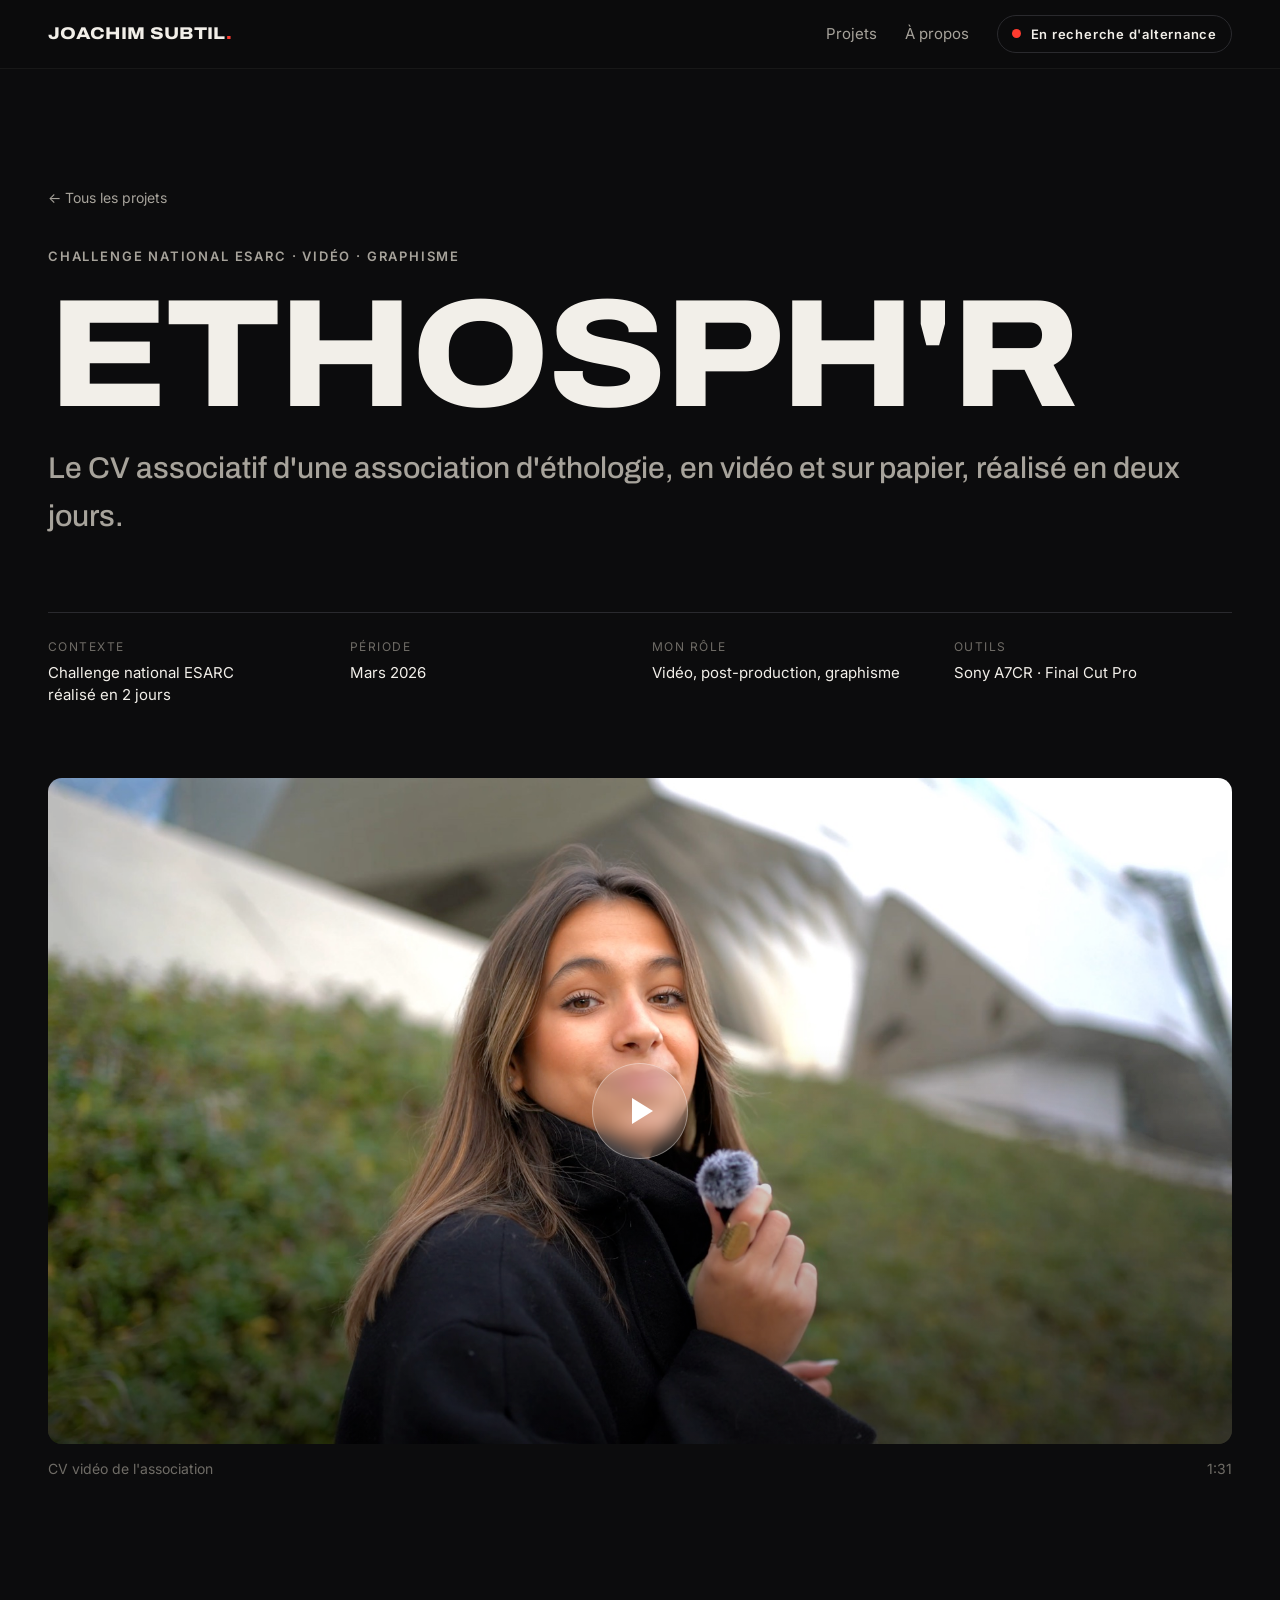
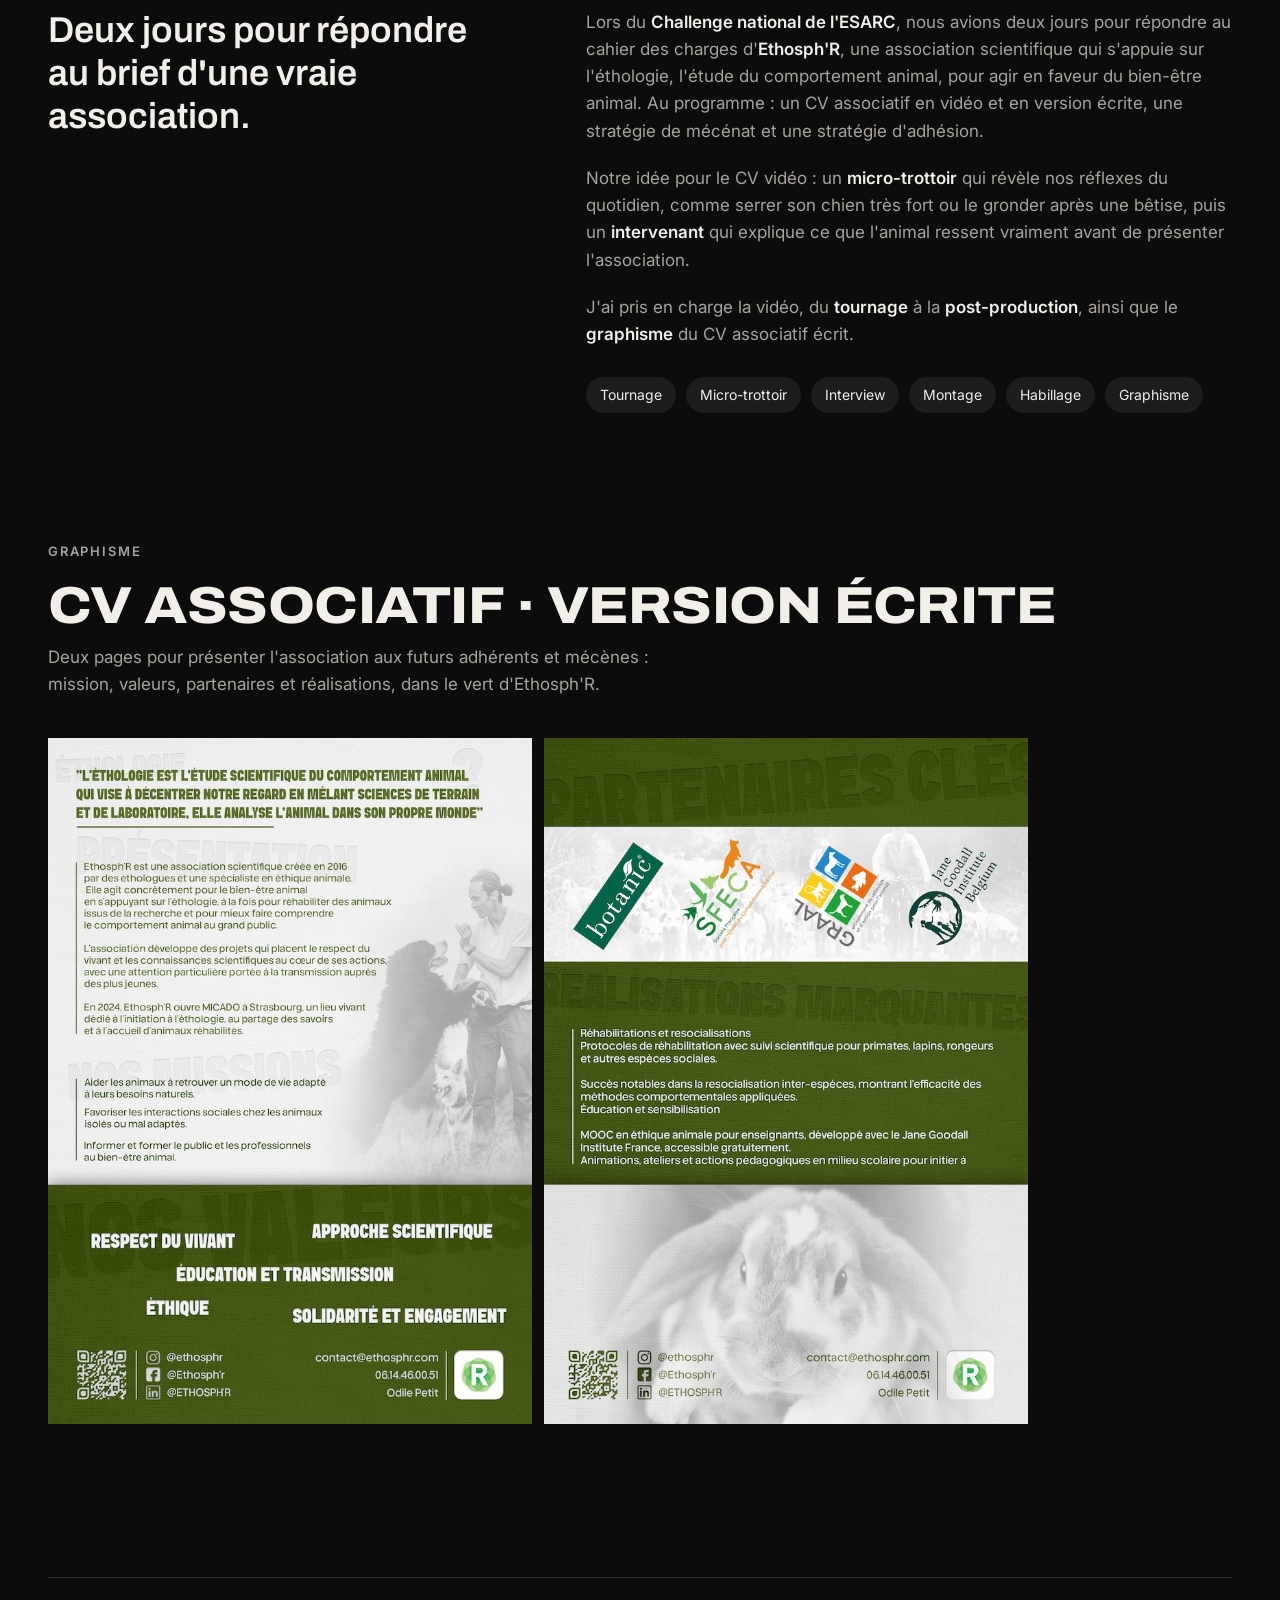
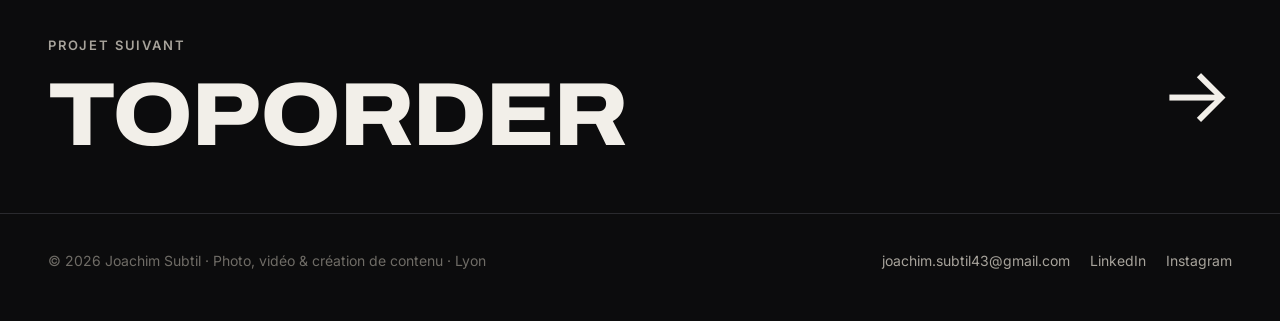
==== projets/ethosphr.html @ 37c7d82a "Initial commit" ====
<!doctype html>
<html lang="fr">
<head>
  <meta charset="utf-8">
  <meta name="viewport" content="width=device-width, initial-scale=1">
  <title>Ethosph'R — Joachim Subtil</title>
  <meta name="description" content="CV vidéo pour Ethosph'R, association d'éthologie et de bien-être animal, réalisé en deux jours lors d'un challenge inter-écoles.">
  <link rel="preconnect" href="https://fonts.googleapis.com">
  <link rel="preconnect" href="https://fonts.gstatic.com" crossorigin>
  <link href="https://fonts.googleapis.com/css2?family=Archivo:wdth,wght@62..125,400..900&family=Inter:wght@400;500;600&display=swap" rel="stylesheet">
  <link rel="stylesheet" href="../assets/style.css?v=18">
  <link rel="stylesheet" href="../assets/ethosphr.css?v=13">
</head>
<body class="theme-ethosphr">

<header class="site-header">
  <div class="wrap">
    <a class="logo" href="../index.html">Joachim Subtil<span>.</span></a>
    <nav class="nav">
      <a href="../index.html#projets">Projets</a>
      <a href="../index.html#a-propos">À propos</a>
      <a class="rec" href="../index.html#contact"><span class="rec-full">En recherche d'alternance</span><span class="rec-short">Alternance</span></a>
    </nav>
  </div>
</header>

<main>

  <!-- ===== En-tête du projet ===== -->
  <section class="project-hero wrap">
    <a class="back" href="../index.html#projets">← Tous les projets</a>
    <p class="kicker">Challenge national ESARC · Vidéo · Graphisme</p>
    <h1 class="display">Ethosph'R</h1>
    <p class="subtitle">Le CV associatif d'une association d'éthologie, en vidéo et sur papier, réalisé en deux jours.</p>

    <dl class="meta">
      <div><dt>Contexte</dt><dd>Challenge national ESARC<br>réalisé en 2 jours</dd></div>
      <div><dt>Période</dt><dd>Mars 2026</dd></div>
      <div><dt>Mon rôle</dt><dd>Vidéo, post-production, graphisme</dd></div>
      <div><dt>Outils</dt><dd>Sony A7CR · Final Cut Pro</dd></div>
    </dl>
  </section>

  <!-- ===== Le CV vidéo ===== -->
  <section class="wrap reveal">
    <div class="feature-video js-video">
      <video src="../medias/ethosphr/video.mp4" poster="../medias/ethosphr/miniature.jpg?v=3" preload="metadata" playsinline></video>
      <button class="play" type="button" aria-label="Lire le CV vidéo d'Ethosph'R"><span></span></button>
    </div>
    <div class="feature-caption">
      <span>CV vidéo de l'association</span>
      <span>1:31</span>
    </div>
  </section>

  <!-- ===== Le projet ===== -->
  <section class="section wrap reveal">
    <div class="story">
      <p class="story-lead">Deux jours pour répondre au brief d'une vraie association.</p>
      <div class="story-body">
        <p>Lors du <strong>Challenge national de l'ESARC</strong>, nous avions deux jours pour répondre au cahier des charges d'<strong>Ethosph'R</strong>, une association scientifique qui s'appuie sur l'éthologie, l'étude du comportement animal, pour agir en faveur du bien-être animal. Au programme&nbsp;: un CV associatif en vidéo et en version écrite, une stratégie de mécénat et une stratégie d'adhésion.</p>
        <p>Notre idée pour le CV vidéo&nbsp;: un <strong>micro-trottoir</strong> qui révèle nos réflexes du quotidien, comme serrer son chien très fort ou le gronder après une bêtise, puis un <strong>intervenant</strong> qui explique ce que l'animal ressent vraiment avant de présenter l'association.</p>
        <p>J'ai pris en charge la vidéo, du <strong>tournage</strong> à la <strong>post-production</strong>, ainsi que le <strong>graphisme</strong> du CV associatif écrit.</p>
        <ul class="tasks">
          <li>Tournage</li>
          <li>Micro-trottoir</li>
          <li>Interview</li>
          <li>Montage</li>
          <li>Habillage</li>
          <li>Graphisme</li>
        </ul>
      </div>
    </div>
  </section>

  <!-- ===== Le CV associatif écrit ===== -->
  <section class="section wrap reveal">
    <p class="kicker">Graphisme</p>
    <h2 class="section-title">CV associatif · version écrite</h2>
    <p class="section-intro">Deux pages pour présenter l'association aux futurs adhérents et mécènes&nbsp;: mission, valeurs, partenaires et réalisations, dans le vert d'Ethosph'R.</p>
    <div class="rows" style="max-width: 980px;">
      <div class="row">
        <figure class="cell" style="--r: 0.707"><button class="gallery-item js-zoom" type="button" data-full="../medias/ethosphr/cv-1.jpg?v=3"><img src="../medias/ethosphr/cv-1-1000.jpg?v=3" alt="CV associatif, page 1 : présentation, missions et valeurs d'Ethosph'R" loading="lazy"></button></figure>
        <figure class="cell" style="--r: 0.707"><button class="gallery-item js-zoom" type="button" data-full="../medias/ethosphr/cv-2.jpg?v=3"><img src="../medias/ethosphr/cv-2-1000.jpg?v=3" alt="CV associatif, page 2 : partenaires clés et réalisations marquantes" loading="lazy"></button></figure>
      </div>
    </div>
  </section>

  <!-- ===== Projet suivant ===== -->
  <div class="wrap">
    <a class="next" href="toporder.html">
      <div>
        <p class="kicker">Projet suivant</p>
        <p class="display">Toporder</p>
      </div>
      <span class="arrow" aria-hidden="true">→</span>
    </a>
  </div>

</main>

<footer class="site-footer" id="contact">
  <div class="wrap">
    <span>© 2026 Joachim Subtil · Photo, vidéo &amp; création de contenu · Lyon</span>
    <span class="footer-links"><a href="mailto:joachim.subtil43@gmail.com">joachim.subtil43@gmail.com</a><a href="https://www.linkedin.com/in/joachim-subtil-207387318/" target="_blank" rel="noopener">LinkedIn</a><a href="https://www.instagram.com/51visuals" target="_blank" rel="noopener">Instagram</a></span>
  </div>
</footer>

<dialog class="lightbox js-lightbox" aria-label="Image agrandie">
  <img src="" alt="">
  <button class="lightbox-close" type="button" aria-label="Fermer">×</button>
</dialog>

<script src="../assets/main.js?v=16"></script>
</body>
</html>
---- assets/style.css ----
/* ==========================================================
   Portfolio Joachim Subtil — feuille de style principale
   Les couleurs et polices se changent ici, en un seul endroit.
   ========================================================== */

:root {
  --bg: #0c0c0d;
  --bg-2: #151517;
  --bg-3: #1d1d20;
  --line: #2a2a2e;
  --text: #f2efe9;
  --text-2: #a7a39b;
  --text-3: #6f6c66;
  --rec: #ff3b2f;          /* le rouge "REC" de la caméra */
  --radius: 14px;
  --gutter: clamp(16px, 4vw, 48px);
  --max: 1280px;
  --font-display: "Archivo", "Helvetica Neue", Arial, sans-serif;
  --font-body: "Inter", "Helvetica Neue", Arial, sans-serif;
}

*, *::before, *::after { box-sizing: border-box; }
html { -webkit-text-size-adjust: 100%; scroll-behavior: smooth; }
body {
  margin: 0;
  background: var(--bg);
  color: var(--text);
  font-family: var(--font-body);
  font-size: 17px;
  line-height: 1.6;
  -webkit-font-smoothing: antialiased;
  overflow-x: hidden;
}
img, video, iframe { display: block; max-width: 100%; }
a { color: inherit; }
::selection { background: var(--rec); color: #fff; }

.wrap { width: 100%; max-width: var(--max); margin: 0 auto; padding: 0 var(--gutter); }

/* ---------- Textes ---------- */
.display {
  font-family: var(--font-display);
  font-stretch: 112%;
  font-weight: 800;
  line-height: .92;
  letter-spacing: -0.02em;
  text-transform: uppercase;
  margin: 0;
}
.kicker {
  font-family: var(--font-body);
  font-size: 13px;
  font-weight: 600;
  letter-spacing: .14em;
  text-transform: uppercase;
  color: var(--text-2);
  margin: 0 0 18px;
}
.section-title {
  font-family: var(--font-display);
  font-stretch: 112%;
  font-weight: 800;
  text-transform: uppercase;
  font-size: clamp(28px, 4.4vw, 52px);
  line-height: 1;
  letter-spacing: -0.01em;
  margin: 0 0 12px;
}
.section-intro { color: var(--text-2); max-width: 60ch; margin: 0 0 40px; }

/* ---------- Pastille REC ---------- */
.rec {
  display: inline-flex; align-items: center; gap: 10px;
  font-size: 13px; font-weight: 600; letter-spacing: .06em;
  padding: 8px 14px; border: 1px solid var(--line); border-radius: 999px;
  text-decoration: none; white-space: nowrap;
  transition: border-color .2s, background .2s;
}
.rec::before {
  content: ""; width: 9px; height: 9px; border-radius: 50%;
  background: var(--rec); box-shadow: 0 0 0 0 rgba(255, 59, 47, .6);
  animation: rec 1.8s infinite;
}
.rec:hover { border-color: var(--rec); background: rgba(255, 59, 47, .08); }
@keyframes rec {
  0% { box-shadow: 0 0 0 0 rgba(255, 59, 47, .55); }
  70% { box-shadow: 0 0 0 9px rgba(255, 59, 47, 0); }
  100% { box-shadow: 0 0 0 0 rgba(255, 59, 47, 0); }
}

/* ---------- En-tête ---------- */
.site-header {
  position: sticky; top: 0; z-index: 50;
  background: rgba(12, 12, 13, .78);
  backdrop-filter: blur(14px); -webkit-backdrop-filter: blur(14px);
  border-bottom: 1px solid rgba(255, 255, 255, .05);
}
.site-header .wrap { display: flex; align-items: center; justify-content: space-between; gap: 16px; height: 68px; }
.logo {
  font-family: var(--font-display); font-stretch: 115%; font-weight: 800;
  text-transform: uppercase; letter-spacing: .02em; font-size: 17px; text-decoration: none;
}
.logo span { color: var(--rec); }
.nav { display: flex; align-items: center; gap: 28px; font-size: 15px; }
.nav a:not(.rec) { text-decoration: none; color: var(--text-2); transition: color .2s; }
.nav a:not(.rec):hover { color: var(--text); }
.logo { white-space: nowrap; }
@media (max-width: 720px) {
  .nav a:not(.rec) { display: none; }
  .logo { font-size: 15px; }
  .rec { font-size: 12px; padding: 7px 12px; }
}

/* ---------- Hero projet ---------- */
.project-hero { padding-top: clamp(48px, 9vw, 120px); padding-bottom: clamp(32px, 5vw, 56px); }
.back { display: inline-flex; gap: 8px; color: var(--text-2); text-decoration: none; font-size: 14px; margin-bottom: 36px; }
.back:hover { color: var(--text); }
.project-hero h1 { font-size: clamp(54px, 12vw, 168px); }
.project-hero .subtitle {
  font-family: var(--font-display); font-stretch: 100%; font-weight: 500;
  font-size: clamp(20px, 2.6vw, 30px); color: var(--text-2); margin: 18px 0 0;
}
.meta {
  display: grid; grid-template-columns: repeat(4, 1fr); gap: 24px;
  margin-top: clamp(40px, 6vw, 72px); padding-top: 24px; border-top: 1px solid var(--line);
}
.meta dt { font-size: 12px; letter-spacing: .12em; text-transform: uppercase; color: var(--text-3); margin-bottom: 6px; }
.meta dd { margin: 0; font-size: 15px; line-height: 1.45; }
@media (max-width: 820px) { .meta { grid-template-columns: repeat(2, 1fr); } }

/* ---------- Vidéo principale ---------- */
.feature-video {
  position: relative; border-radius: var(--radius); overflow: hidden;
  background: #000; aspect-ratio: 16 / 9;
}
.feature-video video { width: 100%; height: 100%; object-fit: cover; }
.feature-caption { display: flex; justify-content: space-between; gap: 16px; color: var(--text-3); font-size: 14px; margin-top: 14px; }

/* Bouton lecture posé sur les vidéos */
.play {
  position: absolute; inset: 0; display: grid; place-items: center;
  border: 0; padding: 0; cursor: pointer; background: linear-gradient(180deg, rgba(0,0,0,0) 40%, rgba(0,0,0,.45));
  transition: opacity .3s;
}
.play span {
  width: clamp(64px, 9vw, 96px); aspect-ratio: 1; border-radius: 50%;
  background: rgba(255, 255, 255, .14); backdrop-filter: blur(8px); -webkit-backdrop-filter: blur(8px);
  border: 1px solid rgba(255, 255, 255, .35); display: grid; place-items: center;
  transition: transform .25s, background .25s;
}
.play span::before {
  content: ""; margin-left: 6%;
  border-style: solid; border-width: 13px 0 13px 21px; border-color: transparent transparent transparent #fff;
}
.play:hover span { transform: scale(1.08); background: var(--rec); border-color: var(--rec); }
.is-playing .play { opacity: 0; pointer-events: none; }

/* ---------- Sections ---------- */
.section { padding-top: clamp(72px, 10vw, 140px); }

/* Texte du projet */
.story { display: grid; grid-template-columns: 1fr 1.4fr; gap: clamp(32px, 6vw, 96px); }
.story-lead {
  font-family: var(--font-display); font-weight: 600; font-stretch: 100%;
  font-size: clamp(24px, 3vw, 36px); line-height: 1.2; margin: 0;
}
.story-body p { color: var(--text-2); margin: 0 0 1.2em; }
.story-body strong { color: var(--text); font-weight: 600; }
.tasks { list-style: none; margin: 28px 0 0; padding: 0; display: flex; flex-wrap: wrap; gap: 10px; }
.tasks li { font-size: 14px; padding: 7px 14px; border-radius: 999px; background: var(--bg-3); color: var(--text); }
@media (max-width: 820px) { .story { grid-template-columns: 1fr; } }

/* ---------- Résultats ---------- */
.big-stat {
  display: grid; grid-template-columns: auto 1fr; gap: clamp(24px, 5vw, 64px); align-items: end;
  padding: clamp(28px, 4vw, 48px); border-radius: var(--radius);
  background: radial-gradient(120% 140% at 0% 100%, rgba(255, 59, 47, .22), transparent 55%), var(--bg-2);
  border: 1px solid var(--line);
}
.big-stat .num {
  font-family: var(--font-display); font-stretch: 112%; font-weight: 800;
  font-size: clamp(72px, 15vw, 200px); line-height: .82; letter-spacing: -0.03em;
}
.big-stat .label { color: var(--text-2); max-width: 32ch; margin: 0; }
.big-stat .label strong { display: block; color: var(--text); font-size: 20px; margin-bottom: 6px; }
@media (max-width: 720px) { .big-stat { grid-template-columns: 1fr; } }

.platforms { display: grid; grid-template-columns: repeat(4, 1fr); gap: 16px; margin-top: 16px; }
.platform { background: var(--bg-2); border: 1px solid var(--line); border-radius: var(--radius); padding: 24px; }
.platform h3 { display: flex; align-items: center; gap: 10px; font-size: 15px; font-weight: 600; margin: 0 0 4px; }
.platform h3 svg { width: 18px; height: 18px; flex: none; }
.platform .what { font-size: 13px; color: var(--text-3); margin: 0 0 20px; }
.platform dl { margin: 0; display: grid; gap: 10px; }
.platform dl div { display: flex; justify-content: space-between; align-items: baseline; gap: 12px; border-top: 1px solid var(--line); padding-top: 10px; }
.platform dt { color: var(--text-2); font-size: 14px; }
.platform dd { margin: 0; font-family: var(--font-display); font-stretch: 108%; font-weight: 700; font-size: 22px; }
@media (max-width: 1000px) { .platforms { grid-template-columns: repeat(2, 1fr); } }
@media (max-width: 520px) { .platforms { grid-template-columns: 1fr; } }

/* ---------- Reels (format vertical) ---------- */
.reels {
  display: grid; grid-auto-flow: column; grid-auto-columns: minmax(220px, 1fr); gap: 16px;
  overflow-x: auto; scroll-snap-type: x mandatory; padding-bottom: 12px;
  scrollbar-width: thin; scrollbar-color: var(--line) transparent;
}
.reel { scroll-snap-align: start; margin: 0; }
.reel-frame {
  position: relative; aspect-ratio: 9 / 16; border-radius: 18px; overflow: hidden; background: #000;
  border: 1px solid var(--line);
}
.reel-frame video { width: 100%; height: 100%; object-fit: cover; }
.reel-frame .play span { width: 58px; }
.reel-frame .play span::before { border-width: 10px 0 10px 16px; }
.reel figcaption { display: flex; justify-content: space-between; font-size: 13px; color: var(--text-3); margin-top: 10px; }
@media (min-width: 1100px) { .reels { grid-auto-columns: calc((100% - 3 * 16px) / 4); } }
@media (max-width: 600px) { .reels { grid-auto-columns: 68%; } }

/* En plein écran : on montre la vidéo entière, sans la recadrer */
video:fullscreen { object-fit: contain; background: #000; }
video:-webkit-full-screen { object-fit: contain; background: #000; }

/* ---------- Citation ---------- */
.takeaway { border-top: 1px solid var(--line); padding-top: clamp(40px, 6vw, 72px); }
.takeaway blockquote {
  margin: 0; font-family: var(--font-display); font-stretch: 100%; font-weight: 600;
  font-size: clamp(28px, 4.6vw, 60px); line-height: 1.1; letter-spacing: -0.01em; max-width: 22ch;
}
.takeaway blockquote em { font-style: normal; color: var(--rec); }
.takeaway p { color: var(--text-2); max-width: 62ch; margin: 28px 0 0; }

/* ---------- Projet suivant + pied de page ---------- */
.next {
  display: flex; justify-content: space-between; align-items: center; gap: 24px; flex-wrap: wrap;
  margin-top: clamp(80px, 12vw, 160px); padding: clamp(32px, 5vw, 56px) 0; border-top: 1px solid var(--line);
  text-decoration: none;
}
.next .display { font-size: clamp(36px, 7vw, 96px); transition: color .25s; }
.next:hover .display { color: var(--rec); }
.next .arrow { font-size: clamp(36px, 6vw, 80px); transition: transform .25s; }
.next:hover .arrow { transform: translateX(10px); }

.site-footer { border-top: 1px solid var(--line); padding: 36px 0 48px; color: var(--text-3); font-size: 14px; }
.site-footer .wrap { display: flex; flex-wrap: wrap; justify-content: space-between; gap: 16px; }
.site-footer a { color: var(--text-2); text-decoration: none; }
.site-footer a:hover { color: var(--text); }

/* ---------- Apparition au défilement ---------- */
.reveal { opacity: 0; transform: translateY(24px); transition: opacity .8s ease, transform .8s ease; }
.reveal.is-visible { opacity: 1; transform: none; }
@media (prefers-reduced-motion: reduce) {
  .reveal { opacity: 1; transform: none; transition: none; }
  .rec::before { animation: none; }
  html { scroll-behavior: auto; }
}

/* ---------- Accueil ---------- */
.home-hero { padding-top: clamp(64px, 12vw, 160px); padding-bottom: clamp(48px, 8vw, 96px); }
.home-hero h1 { font-size: clamp(56px, 13vw, 190px); }
.home-hero h1 span { color: var(--text-3); }
.home-hero .subtitle {
  font-family: var(--font-display); font-weight: 500; font-size: clamp(20px, 2.6vw, 30px);
  color: var(--text-2); margin: 24px 0 0; max-width: 34ch;
}
.projects { display: grid; grid-template-columns: repeat(2, 1fr); gap: clamp(16px, 2.4vw, 28px); }
.project-card { text-decoration: none; display: block; }
.project-card .thumb {
  position: relative; aspect-ratio: 16 / 10; border-radius: var(--radius); overflow: hidden;
  background: var(--bg-2); border: 1px solid var(--line);
}
.project-card .thumb img { width: 100%; height: 100%; object-fit: cover; transition: transform .6s ease; }
.project-card:hover .thumb img { transform: scale(1.04); }
.project-card .soon {
  position: absolute; inset: 0; display: grid; place-items: center;
  color: var(--text-3); font-size: 13px; letter-spacing: .14em; text-transform: uppercase;
}
.project-card .info { display: flex; justify-content: space-between; align-items: baseline; gap: 16px; margin-top: 16px; }
.project-card h3 {
  font-family: var(--font-display); font-stretch: 108%; font-weight: 700; text-transform: uppercase;
  font-size: clamp(20px, 2.2vw, 28px); margin: 0; transition: color .2s;
}
.project-card:hover h3 { color: var(--rec); }
.project-card .tags { color: var(--text-3); font-size: 14px; text-align: right; }
.project-card.is-soon { pointer-events: none; }
.project-card.is-soon h3 { color: var(--text-3); }
@media (max-width: 720px) { .projects { grid-template-columns: 1fr; } }

/* ---------- Image cliquable (clic = agrandir) ---------- */
.gallery-item {
  display: block; padding: 0; border: 1px solid var(--line); border-radius: var(--radius);
  overflow: hidden; background: var(--bg-2); cursor: zoom-in;
}
.gallery-item img { width: 100%; height: auto; transition: transform .5s ease; }
.gallery-item:hover img { transform: scale(1.02); }

.lightbox {
  width: 100vw; height: 100vh; max-width: none; max-height: none; margin: 0; padding: 24px;
  border: 0; background: rgba(0, 0, 0, .92); place-items: center;
}
.lightbox[open] { display: grid; }
.lightbox::backdrop { background: transparent; }
.lightbox img { max-width: 100%; max-height: calc(100vh - 48px); object-fit: contain; border-radius: 6px; cursor: zoom-out; }
.lightbox-close {
  position: fixed; top: 16px; right: 20px; width: 44px; height: 44px; border-radius: 50%;
  border: 1px solid rgba(255, 255, 255, .3); background: rgba(0, 0, 0, .5); color: #fff;
  font-size: 26px; line-height: 1; cursor: pointer;
}

/* ---------- Vignette vidéo sur l'accueil ---------- */
.project-card .thumb video {
  position: absolute; inset: 0; width: 100%; height: 100%; object-fit: cover; transition: transform .6s ease;
}
.project-card:hover .thumb video { transform: scale(1.04); }
/* la miniature est posée sur la vidéo : elle s'efface pendant l'aperçu, puis revient */
.js-preview .thumb img { position: relative; z-index: 1; transition: opacity .4s ease, transform .6s ease; }
.js-preview.is-previewing .thumb img { opacity: 0; }

/* ---------- Bandeau d'annonce (ex. prochaine accréditation) ---------- */
.announce {
  display: flex; width: fit-content; align-items: center; gap: 12px; flex-wrap: wrap;
  margin: 0 0 36px; padding: 10px 18px; border-radius: 999px;
  border: 1px solid rgba(255, 59, 47, .45); background: rgba(255, 59, 47, .08);
  font-size: 14px; line-height: 1.35;
}
.announce::before {
  content: ""; width: 9px; height: 9px; border-radius: 50%; flex: none;
  background: var(--rec); animation: rec 1.8s infinite;
}
.announce strong { font-weight: 600; }
.announce span { color: var(--text-2); }

/* ---------- Encart Instagram ---------- */
.insta-card {
  display: flex; flex-wrap: wrap; align-items: center; justify-content: space-between; gap: 24px;
  padding: 24px; border-radius: var(--radius); border: 1px solid var(--line); background: var(--bg-2);
}
.insta-id { display: flex; align-items: center; gap: 16px; }
.insta-avatar {
  width: 64px; height: 64px; border-radius: 50%; flex: none; display: grid; place-items: center;
  font-family: var(--font-display); font-stretch: 112%; font-weight: 800; font-size: 20px;
  background: var(--bg); box-shadow: 0 0 0 2px var(--bg-2), 0 0 0 4px var(--rec);
}
.insta-id strong { display: block; font-size: 18px; }
.insta-id span { color: var(--text-3); font-size: 14px; }


/* ---------- Bouton lien (ex. « Suivre sur Instagram ») ---------- */
.link-arrow {
  display: inline-flex; align-items: center; gap: 8px; font-weight: 600; text-decoration: none;
  padding: 11px 20px; border-radius: 999px; background: var(--text); color: var(--bg);
  transition: transform .2s;
}
.link-arrow:hover { transform: translateY(-1px); }

/* ---------- Signature commune des miniatures (accueil) : numéro + titre posés sur l'image ---------- */
.project-card:not(.is-soon) .info { display: none; }
.thumb-label {
  position: absolute; inset: 0; z-index: 3; pointer-events: none;
  display: flex; flex-direction: column; justify-content: space-between;
  padding: clamp(14px, 2vw, 24px);
  background: linear-gradient(180deg, rgba(0, 0, 0, .35) 0%, transparent 30%, transparent 45%, rgba(0, 0, 0, .75) 100%);
  color: #fff;
}
.thumb-num { font-family: var(--font-display); font-weight: 700; font-size: 13px; letter-spacing: .12em; }
.thumb-num::after { content: ""; display: inline-block; width: 28px; height: 1px; background: currentColor; margin: 0 0 4px 10px; vertical-align: middle; opacity: .7; }
.thumb-title {
  display: block; font-family: var(--font-display); font-stretch: 112%; font-weight: 800; text-transform: uppercase;
  font-size: clamp(26px, 3.6vw, 48px); line-height: .95; letter-spacing: -0.01em; transition: color .2s;
}
.thumb-tags { display: block; margin-top: 8px; font-size: 13px; opacity: .8; }
.project-card:hover .thumb-title { color: var(--rec); }

/* ---------- Emplacement réservé pour une vidéo à venir ---------- */
.video-slot {
  display: grid; place-items: center; text-align: center; gap: 6px; padding: 24px;
  aspect-ratio: 16 / 9; border-radius: var(--radius);
  border: 1px dashed var(--text-3); background: var(--bg-2); color: var(--text-3);
}
.video-slot.vertical { aspect-ratio: 9 / 16; }
.video-slot strong { display: block; color: var(--text-2); font-weight: 600; }
.video-slot span { font-size: 13px; }
.video-pair { display: grid; grid-template-columns: repeat(2, 1fr); gap: 16px; }
.video-pair .feature-caption { margin-top: 10px; }
@media (max-width: 720px) { .video-pair { grid-template-columns: 1fr; } }

/* ---------- Frise des missions ---------- */
.timeline { list-style: none; margin: 0; padding: 0; display: grid; grid-template-columns: repeat(3, 1fr); border-top: 1px solid var(--line); }
.timeline li { padding: 20px 20px 0 0; }
.timeline li + li { padding-left: 20px; border-left: 1px solid var(--line); }
.timeline .when { display: block; font-size: 12px; letter-spacing: .12em; text-transform: uppercase; color: var(--rec); margin-bottom: 8px; }
.timeline strong { display: block; font-family: var(--font-display); font-stretch: 105%; font-size: 19px; line-height: 1.2; margin-bottom: 6px; }
.timeline p { margin: 0; color: var(--text-2); font-size: 15px; }
@media (max-width: 820px) {
  .timeline { grid-template-columns: 1fr; }
  .timeline li, .timeline li + li { padding: 18px 0; border-left: 0; border-bottom: 1px solid var(--line); }
}

/* ---------- Chapitre d'un projet (titre numéroté) ---------- */
.chapter-head { display: flex; align-items: baseline; gap: 18px; margin-bottom: 12px; }
.chapter-head .chapter-num { font-family: var(--font-display); font-weight: 800; font-size: 15px; color: var(--rec); letter-spacing: .08em; }
.problem {
  margin: 28px 0 0; padding-left: 20px; border-left: 2px solid var(--rec);
  font-family: var(--font-display); font-weight: 500; font-size: clamp(18px, 2vw, 22px); line-height: 1.35; color: var(--text);
}
.problem span { display: block; margin-bottom: 6px; font-family: var(--font-body); font-size: 12px; letter-spacing: .12em; text-transform: uppercase; color: var(--text-3); }

/* vidéo verticale à côté du texte */
.split-vertical { display: grid; grid-template-columns: minmax(220px, 340px) 1fr; gap: clamp(28px, 5vw, 72px); align-items: center; }
@media (max-width: 760px) { .split-vertical { grid-template-columns: 1fr; } .split-vertical > :first-child { max-width: 300px; } }

/* chiffre clé en toutes lettres */
.big-stat .num.word { font-size: clamp(54px, 9vw, 120px); line-height: .9; }

/* ---------- Rangée de chiffres clés ---------- */
.stats { display: grid; grid-template-columns: repeat(3, 1fr); gap: 1px; background: var(--line); border: 1px solid var(--line); border-radius: var(--radius); overflow: hidden; }
.stat { background: var(--bg-2); padding: clamp(22px, 3vw, 36px); }
.stat .num {
  display: block; font-family: var(--font-display); font-stretch: 112%; font-weight: 800;
  font-size: clamp(44px, 6vw, 84px); line-height: .9; letter-spacing: -0.03em;
}
.stat .label { display: block; margin-top: 10px; color: var(--text-2); font-size: 15px; }
.stats-note { margin: 14px 0 0; color: var(--text-3); font-size: 14px; }
.stats-note strong { color: var(--rec); font-weight: 600; }
@media (max-width: 640px) { .stats { grid-template-columns: 1fr; } }

/* ---------- Liste de noms (ex. clients interviewés) ---------- */
.names { display: flex; flex-wrap: wrap; align-items: baseline; gap: 10px 22px; margin: 0; padding: 0; list-style: none; }
.names li { font-family: var(--font-display); font-stretch: 105%; font-weight: 700; font-size: clamp(20px, 2.4vw, 30px); text-transform: uppercase; }
.names li + li::before { content: "·"; margin-right: 22px; color: var(--rec); }

/* ---------- Visuels en carrousel (images collées bout à bout) ---------- */
.graph-grid { display: grid; grid-template-columns: repeat(2, 1fr); gap: 16px; align-items: center; }
.strip { display: flex; }
.strip .gallery-item { flex: 1; border: 0; border-radius: 0; }
.strip .gallery-item:first-child { border-radius: 10px 0 0 10px; }
.strip .gallery-item:last-child { border-radius: 0 10px 10px 0; }
.graph-grid > .gallery-item { border-radius: 10px; }
@media (max-width: 720px) { .graph-grid { grid-template-columns: 1fr; } }

/* ---------- À propos (accueil) ---------- */
.about { display: grid; grid-template-columns: .85fr 1.15fr; gap: clamp(28px, 5vw, 80px); align-items: start; }
.about-photo { margin: 0; position: sticky; top: 100px; }
.about-photo img { width: 100%; aspect-ratio: 4 / 5; object-fit: cover; border-radius: var(--radius); }
.about-photo figcaption { margin-top: 12px; font-size: 13px; color: var(--text-3); }
.about .story-lead { margin-bottom: 28px; }
.about-body p { color: var(--text-2); margin: 0 0 1.1em; }
.about-body strong { color: var(--text); font-weight: 600; }
@media (max-width: 820px) {
  .about { grid-template-columns: 1fr; }
  .about-photo { position: static; max-width: 420px; }
}

/* encart « Je recherche » */
.looking {
  margin-top: clamp(40px, 6vw, 64px); padding: clamp(22px, 3vw, 32px); border-radius: var(--radius);
  border: 1px solid rgba(255, 59, 47, .45); background: rgba(255, 59, 47, .06);
}
.looking .kicker { color: var(--rec); margin-bottom: 14px; }
.looking dl { display: grid; grid-template-columns: repeat(3, 1fr); gap: 20px; margin: 0; }
.looking dt { font-size: 12px; letter-spacing: .12em; text-transform: uppercase; color: var(--text-3); margin-bottom: 6px; }
.looking dd { margin: 0; font-size: 16px; }
@media (max-width: 640px) { .looking dl { grid-template-columns: 1fr; } }

/* contact */
.contact { text-align: center; padding: clamp(72px, 10vw, 140px) 0 clamp(56px, 8vw, 100px); }
.contact h2 { font-size: clamp(44px, 9vw, 120px); }
.contact p { color: var(--text-2); margin: 18px auto 0; max-width: 46ch; }
.contact-links { display: flex; flex-wrap: wrap; justify-content: center; gap: 12px; margin-top: 36px; }
.contact-links .link-arrow.ghost { background: transparent; color: var(--text); border: 1px solid var(--line); }
.contact-links .link-arrow.ghost:hover { border-color: var(--text-2); }
.footer-links { display: flex; flex-wrap: wrap; gap: 20px; }
.stats.two-by-two { grid-template-columns: repeat(2, 1fr); }
.stats.two-by-two .num { font-size: clamp(40px, 4.4vw, 64px); }
@media (max-width: 380px) { .stats.two-by-two { grid-template-columns: 1fr; } }
.timeline.five { grid-template-columns: repeat(5, 1fr); }
@media (max-width: 1000px) {
  .timeline.five { grid-template-columns: 1fr; }
  .timeline.five li, .timeline.five li + li { padding: 18px 0; border-left: 0; border-bottom: 1px solid var(--line); }
}

/* ---------- Grille alignée : rangées de même hauteur, bords droits ----------
   chaque photo prend une largeur proportionnelle à son format (--r = largeur / hauteur) */
.rows { display: grid; gap: 12px; }
.row { display: flex; gap: 12px; }
.cell { flex: var(--r) 1 0; min-width: 0; margin: 0; }
.cell .gallery-item { display: block; width: 100%; padding: 0; border: 0; border-radius: 0; background: none; }
.cell img { width: 100%; height: auto; display: block; }
.cell .gallery-item:hover img { transform: none; opacity: .9; }
@media (max-width: 560px) { .row { flex-direction: column; } }

/* ---------- Galerie simple (page Submergés : affiche + post, puis carrousel) ---------- */
.gallery { display: grid; grid-template-columns: repeat(2, 1fr); gap: 16px; align-items: start; }
.gallery + .gallery { margin-top: 16px; }
.gallery-1 { grid-template-columns: 1fr; }
@media (max-width: 600px) { .gallery { grid-template-columns: 1fr; } }

/* ---------- Carrousel de clips (coulisses) : un clip en grand, flèches et glisser au doigt ---------- */
.clip-slider { margin-top: clamp(40px, 6vw, 72px); }
.clip-frame { position: relative; border-radius: var(--radius); overflow: hidden; }
.clip-track { display: flex; overflow-x: auto; scroll-snap-type: x mandatory; scroll-behavior: smooth; scrollbar-width: none; }
.clip-track::-webkit-scrollbar { display: none; }
.clip-track video { flex: 0 0 100%; width: 100%; aspect-ratio: 16 / 9; object-fit: cover; display: block; scroll-snap-align: start; background: var(--bg-2); }
.slider-arrow {
  position: absolute; top: 50%; translate: 0 -50%; z-index: 2;
  width: clamp(40px, 4vw, 52px); aspect-ratio: 1; border-radius: 50%; border: 0; cursor: pointer;
  background: rgba(0, 0, 0, .5); color: #fff; font-size: 20px; backdrop-filter: blur(6px);
  transition: opacity .2s, background .2s;
}
.slider-arrow:hover { background: rgba(0, 0, 0, .75); }
.slider-arrow.to-prev { left: clamp(10px, 2vw, 20px); }
.slider-arrow.to-next { right: clamp(10px, 2vw, 20px); }
.slider-arrow:disabled { opacity: 0; pointer-events: none; }

/* ---------- Petits écrans : bouton « alternance » raccourci, grands titres toujours dans l'écran ---------- */
.rec-short { display: none; }
@media (max-width: 560px) {
  .rec-full { display: none; }
  .rec-short { display: inline; }
}
/* le mot le plus long du titre (« contenus. », « Submergés ») ne dépasse jamais la marge, quel que soit l'écran */
.home-hero h1.display { font-size: min(clamp(56px, 13vw, 190px), calc((min(100vw, var(--max)) - 2 * var(--gutter)) / 7.1)); }
.project-hero h1.display { font-size: min(clamp(54px, 12vw, 168px), calc((min(100vw, var(--max)) - 2 * var(--gutter)) / 7.6)); }
.expo-hero h1.display { font-size: min(clamp(52px, 11vw, 160px), calc((min(100vw, var(--max)) - 2 * var(--gutter)) / 7.6)); }
---- assets/ethosphr.css ----
/* ==========================================================
   Page projet « Ethosph'R » — le vert de l'association
   en couleur d'accent. Se charge après style.css.
   ========================================================== */

body.theme-ethosphr { --accent: #4cc25a; }
.theme-ethosphr .play:hover span { background: var(--accent); border-color: var(--accent); }
.theme-ethosphr .next:hover .display { color: var(--accent); }
.theme-ethosphr .big-stat {
  background: radial-gradient(120% 140% at 0% 100%, rgba(76, 194, 90, .2), transparent 55%), var(--bg-2);
}
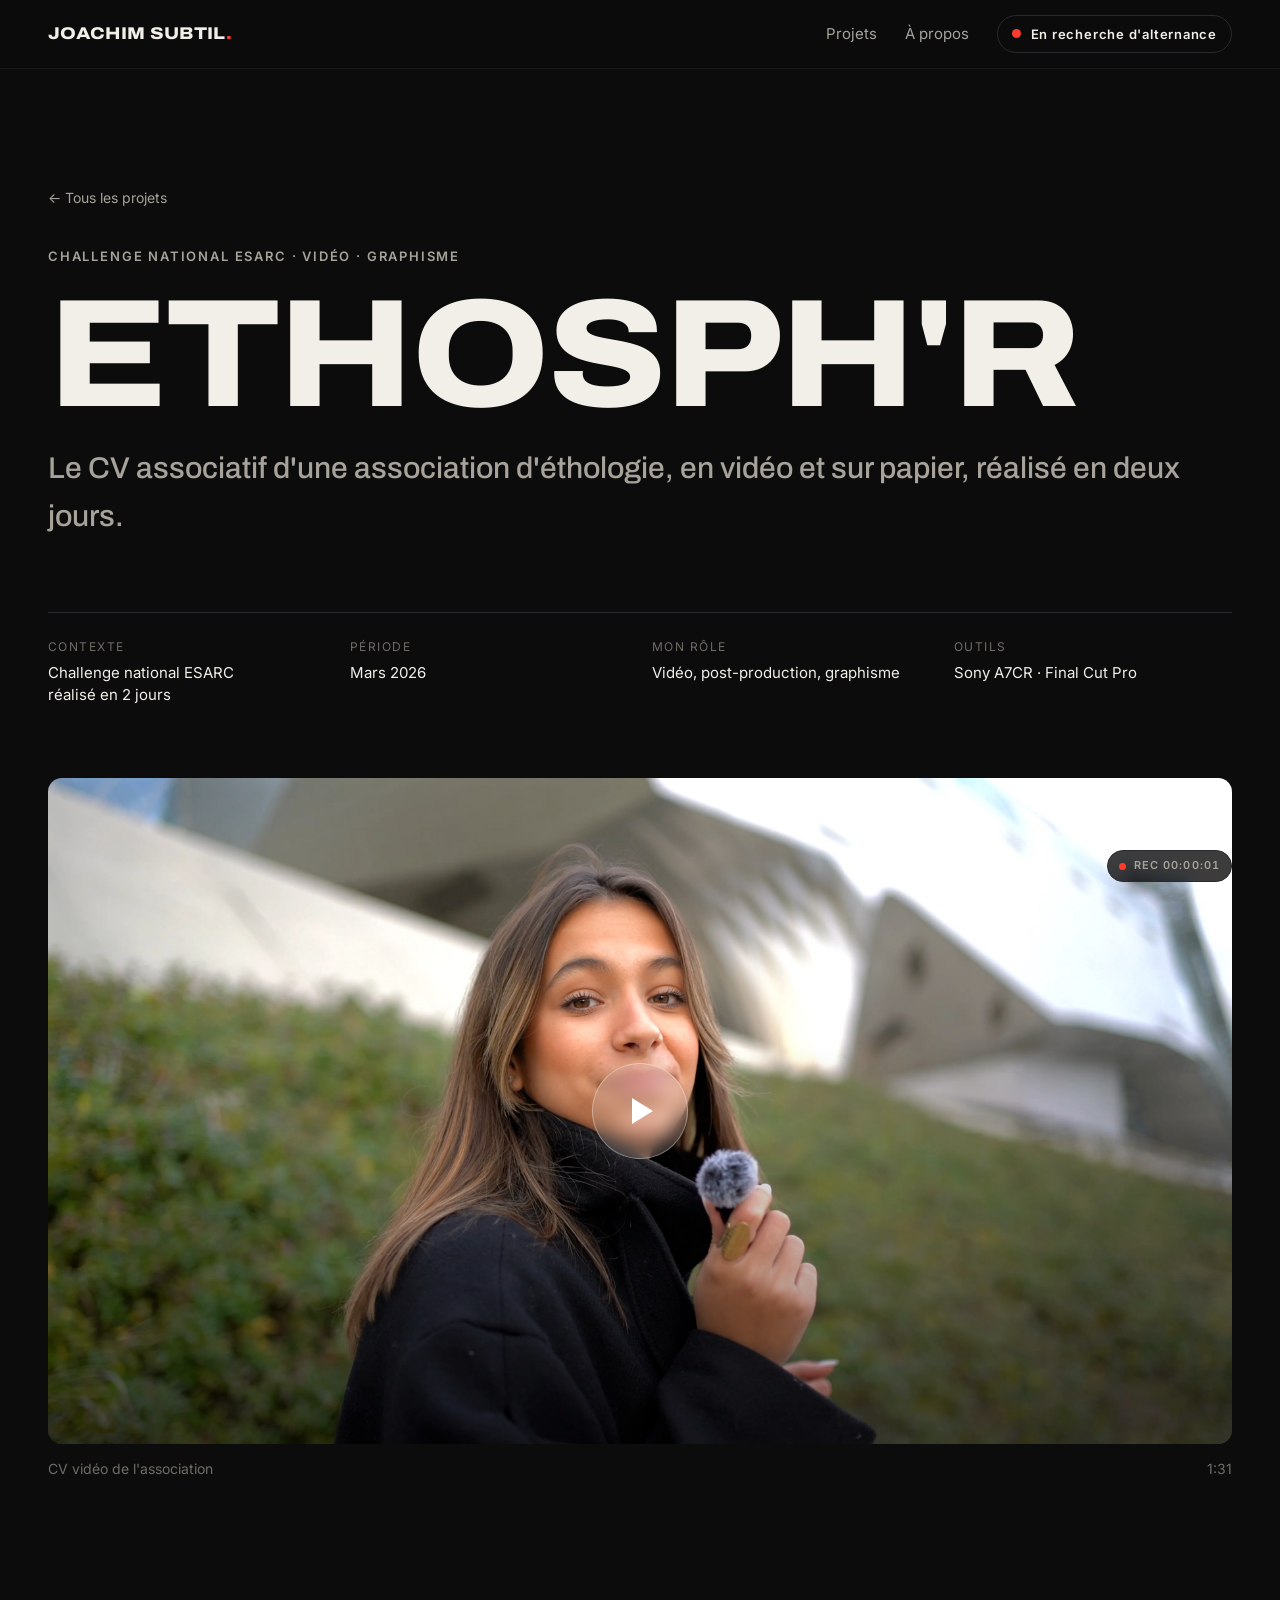
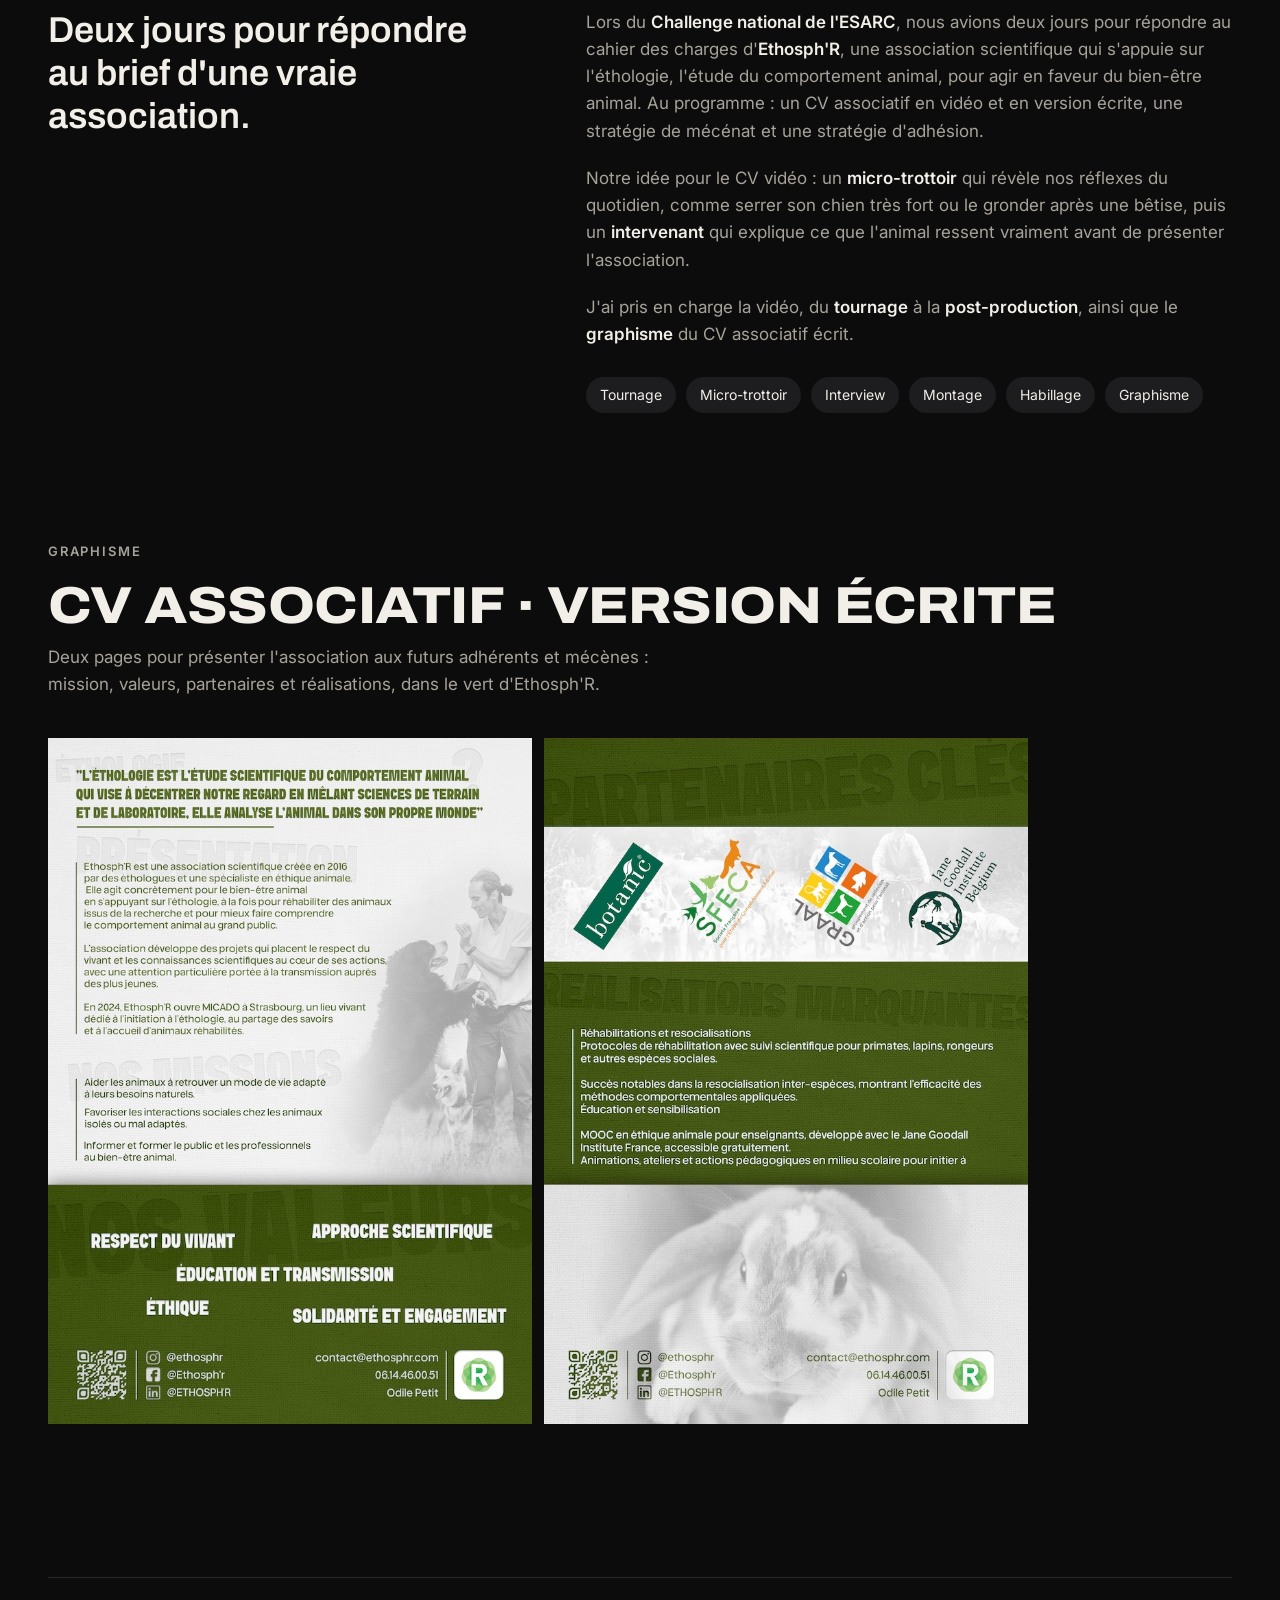
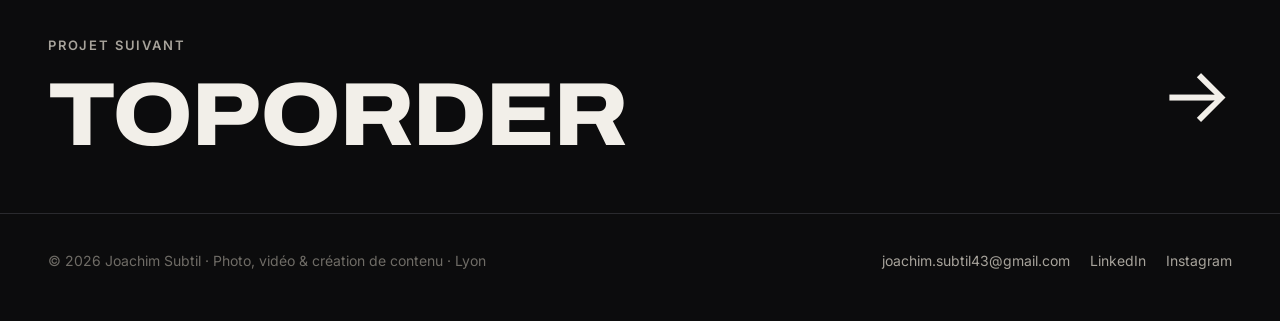
==== commit ef6e68ec: "animations" ====
--- a/projets/ethosphr.html
+++ b/projets/ethosphr.html
@@ -8,7 +8,7 @@
   <link rel="preconnect" href="https://fonts.googleapis.com">
   <link rel="preconnect" href="https://fonts.gstatic.com" crossorigin>
   <link href="https://fonts.googleapis.com/css2?family=Archivo:wdth,wght@62..125,400..900&family=Inter:wght@400;500;600&display=swap" rel="stylesheet">
-  <link rel="stylesheet" href="../assets/style.css?v=18">
+  <link rel="stylesheet" href="../assets/style.css?v=27">
   <link rel="stylesheet" href="../assets/ethosphr.css?v=13">
 </head>
 <body class="theme-ethosphr">
@@ -111,6 +111,6 @@
   <button class="lightbox-close" type="button" aria-label="Fermer">×</button>
 </dialog>
 
-<script src="../assets/main.js?v=16"></script>
+<script src="../assets/main.js?v=21"></script>
 </body>
 </html>
--- a/assets/style.css
+++ b/assets/style.css
@@ -287,10 +287,9 @@
 /* ---------- Image cliquable (clic = agrandir) ---------- */
 .gallery-item {
   display: block; padding: 0; border: 1px solid var(--line); border-radius: var(--radius);
-  overflow: hidden; background: var(--bg-2); cursor: zoom-in;
-}
-.gallery-item img { width: 100%; height: auto; transition: transform .5s ease; }
-.gallery-item:hover img { transform: scale(1.02); }
+  position: relative; overflow: hidden; background: var(--bg-2); cursor: zoom-in;
+}
+.gallery-item img { width: 100%; height: auto; }
 
 .lightbox {
   width: 100vw; height: 100vh; max-width: none; max-height: none; margin: 0; padding: 24px;
@@ -484,7 +483,6 @@
 .cell { flex: var(--r) 1 0; min-width: 0; margin: 0; }
 .cell .gallery-item { display: block; width: 100%; padding: 0; border: 0; border-radius: 0; background: none; }
 .cell img { width: 100%; height: auto; display: block; }
-.cell .gallery-item:hover img { transform: none; opacity: .9; }
 @media (max-width: 560px) { .row { flex-direction: column; } }
 
 /* ---------- Galerie simple (page Submergés : affiche + post, puis carrousel) ---------- */
@@ -520,3 +518,127 @@
 .home-hero h1.display { font-size: min(clamp(56px, 13vw, 190px), calc((min(100vw, var(--max)) - 2 * var(--gutter)) / 7.1)); }
 .project-hero h1.display { font-size: min(clamp(54px, 12vw, 168px), calc((min(100vw, var(--max)) - 2 * var(--gutter)) / 7.6)); }
 .expo-hero h1.display { font-size: min(clamp(52px, 11vw, 160px), calc((min(100vw, var(--max)) - 2 * var(--gutter)) / 7.6)); }
+
+/* ---------- Accueil : encart des logiciels maîtrisés ---------- */
+.software { margin-top: clamp(40px, 6vw, 64px); }
+.software .kicker { margin-bottom: 16px; }
+.software-list { list-style: none; margin: 0; padding: 0; display: grid; grid-template-columns: repeat(auto-fill, minmax(190px, 1fr)); gap: 10px; }
+.software-list li { display: flex; align-items: center; gap: 14px; padding: 14px 16px; border: 1px solid var(--line); border-radius: var(--radius); background: var(--bg-2); }
+.software-list strong { display: block; font-weight: 600; color: var(--text); }
+.software-list li > span:last-child { font-size: 13px; color: var(--text-3); line-height: 1.35; }
+.ico { flex: none; width: 48px; height: 48px; display: block; }   /* icônes officielles des applications */
+
+/* ---------- À propos (ordinateur) : en bas de section, le bas de la photo s'aligne sur le bas de l'encart « Je recherche une alternance »
+   la légende se place sous la photo sans compter dans sa hauteur ---------- */
+@media (min-width: 821px) {
+  .about-photo figcaption { position: absolute; top: 100%; left: 0; right: 0; }
+}
+
+/* ==========================================================
+   Animations « caméra » (déclenchées par main.js)
+   ========================================================== */
+
+/* Barre de montage : tête de lecture rouge en haut de l'écran */
+.scrub { position: fixed; top: 0; left: 0; right: 0; height: 3px; z-index: 60; pointer-events: none; }
+.scrub span {
+  display: block; height: 100%; background: var(--rec);
+  transform: scaleX(var(--p, 0)); transform-origin: left; box-shadow: 0 0 10px rgba(255, 59, 47, .7);
+}
+
+/* Compteur REC en bas à droite */
+.timecode {
+  position: fixed; right: var(--gutter); bottom: 18px; z-index: 40; pointer-events: none;
+  display: inline-flex; align-items: center; gap: 8px; padding: 6px 11px; border-radius: 999px;
+  background: color-mix(in srgb, var(--bg) 80%, transparent); border: 1px solid var(--line); backdrop-filter: blur(8px); -webkit-backdrop-filter: blur(8px);
+  font-size: 11px; font-weight: 600; letter-spacing: .1em; color: var(--text-2); font-variant-numeric: tabular-nums;
+}
+.timecode::before { content: ""; width: 7px; height: 7px; border-radius: 50%; background: var(--rec); animation: blink 1.2s steps(1) infinite; }
+@keyframes blink { 50% { opacity: .15; } }
+
+/* Chiffres : largeur fixe des chiffres pendant le décompte */
+.num { font-variant-numeric: tabular-nums; }
+
+/* Titre en générique (chaque lettre garde la couleur de son mot : blanc, ou gris pour la ponctuation) */
+main h1.display .letter { color: inherit; }
+.is-titling .letter { animation: titling .7s ease-out both; animation-delay: calc(.15s + var(--i) * 45ms); }
+@keyframes titling {
+  0% { opacity: 0; color: var(--rec); text-shadow: 0 0 24px rgba(255, 59, 47, .9); }
+  45% { opacity: 1; color: var(--rec); text-shadow: 0 0 14px rgba(255, 59, 47, .6); }
+}
+
+/* Photos en volet */
+.wipe { clip-path: inset(100% 0 0 0); transition: clip-path 1s cubic-bezier(.7, 0, .2, 1); transition-delay: calc(var(--i, 0) * 110ms); }
+.wipe.is-shown { clip-path: inset(0 0 0 0); }
+
+/* Curseur viseur (ordinateur) : point rouge + cadre de mise au point aux 4 coins */
+html.has-cursor, html.has-cursor * { cursor: none !important; }
+/* la vraie flèche revient sur une vidéo en lecture, en plein écran et dans une photo agrandie */
+html.has-cursor .is-playing video, html.has-cursor :fullscreen, html.has-cursor :fullscreen *,
+html.has-cursor:has(dialog[open]), html.has-cursor:has(dialog[open]) * { cursor: auto !important; }
+html:has(dialog[open]) .cursor, .cursor.is-native { opacity: 0 !important; }
+
+.cursor { position: fixed; top: 0; left: 0; z-index: 70; pointer-events: none; opacity: 0; transition: opacity .3s; }
+.cursor.is-on { opacity: 1; }
+.cursor > span { position: absolute; left: 0; top: 0; }
+.cursor-dot { width: 6px; height: 6px; margin: -3px 0 0 -3px; border-radius: 50%; background: var(--rec); transition: opacity .2s; }
+.cursor-frame::before {
+  content: ""; position: absolute; left: 0; top: 0; width: 36px; height: 36px; translate: -50% -50%;
+  color: var(--text); opacity: .85;
+  --c: 9px; --w: 1.5px;
+  background:
+    linear-gradient(currentColor, currentColor) top left / var(--c) var(--w),
+    linear-gradient(currentColor, currentColor) top left / var(--w) var(--c),
+    linear-gradient(currentColor, currentColor) top right / var(--c) var(--w),
+    linear-gradient(currentColor, currentColor) top right / var(--w) var(--c),
+    linear-gradient(currentColor, currentColor) bottom left / var(--c) var(--w),
+    linear-gradient(currentColor, currentColor) bottom left / var(--w) var(--c),
+    linear-gradient(currentColor, currentColor) bottom right / var(--c) var(--w),
+    linear-gradient(currentColor, currentColor) bottom right / var(--w) var(--c);
+  background-repeat: no-repeat;
+  transition: width .3s cubic-bezier(.2, .8, .2, 1), height .3s cubic-bezier(.2, .8, .2, 1), color .2s, scale .15s;
+}
+/* sur un lien : le cadre se resserre et passe au rouge, comme une mise au point */
+.cursor.is-link .cursor-frame::before { width: 26px; height: 26px; color: var(--rec); opacity: 1; }
+/* sur un projet, une vidéo ou une photo : le cadre s'ouvre et affiche l'action */
+.cursor.has-label .cursor-frame::before { width: 96px; height: 96px; color: #fff; opacity: 1; }
+.cursor.has-label .cursor-dot { opacity: 0; }
+.cursor-label:empty { display: none; }
+.cursor-label {
+  translate: -50% -50%; white-space: nowrap; padding: 6px 11px; border-radius: 999px;
+  background: var(--rec); color: #fff; font-size: 11px; font-weight: 600; letter-spacing: .1em; text-transform: uppercase;
+}
+/* au clic : le cadre se resserre un instant, comme un déclencheur */
+.cursor.is-pressed .cursor-frame::before { scale: .82; }
+
+/* Vignettes et photos en 3D */
+.tilt { transform: perspective(900px) rotateX(var(--rx, 0deg)) rotateY(var(--ry, 0deg)); transition: transform .6s ease; }
+.tilt.is-tilting { transition: transform .12s linear; }
+
+/* Bandeau défilant des clients (accueil) */
+.marquee { padding: 0 0 clamp(56px, 8vw, 96px); overflow: hidden; }
+.marquee-window {
+  overflow: hidden;
+  -webkit-mask-image: linear-gradient(90deg, transparent, #000 8%, #000 92%, transparent);
+  mask-image: linear-gradient(90deg, transparent, #000 8%, #000 92%, transparent);
+}
+.marquee-track { display: flex; width: max-content; animation: marquee 60s linear infinite; }
+.marquee-window:hover .marquee-track { animation-play-state: paused; }
+.marquee-track ul { display: flex; list-style: none; margin: 0; padding: 0; }
+.marquee-track li {
+  display: flex; align-items: center; white-space: nowrap;
+  font-family: var(--font-display); font-stretch: 112%; font-weight: 800; text-transform: uppercase;
+  font-size: clamp(26px, 3.6vw, 48px); line-height: 1.1; color: var(--text-3); transition: color .2s;
+}
+.marquee-track li:hover { color: var(--text); }
+.marquee-track li::after { content: ""; width: .22em; height: .22em; border-radius: 50%; background: var(--rec); margin: 0 .8em; }
+@keyframes marquee { to { transform: translateX(-50%); } }
+
+/* Moins d'animations demandées : tout reste en place */
+@media (prefers-reduced-motion: reduce) {
+  .timecode::before { animation: none; }
+  .marquee-track { animation: none; width: auto; }
+  .marquee-track ul { flex-wrap: wrap; row-gap: 6px; padding: 0 var(--gutter); }
+  .marquee-track ul[aria-hidden] { display: none; }
+  .marquee-window { -webkit-mask-image: none; mask-image: none; }
+}
+@media print { .scrub, .timecode, .cursor { display: none; } }
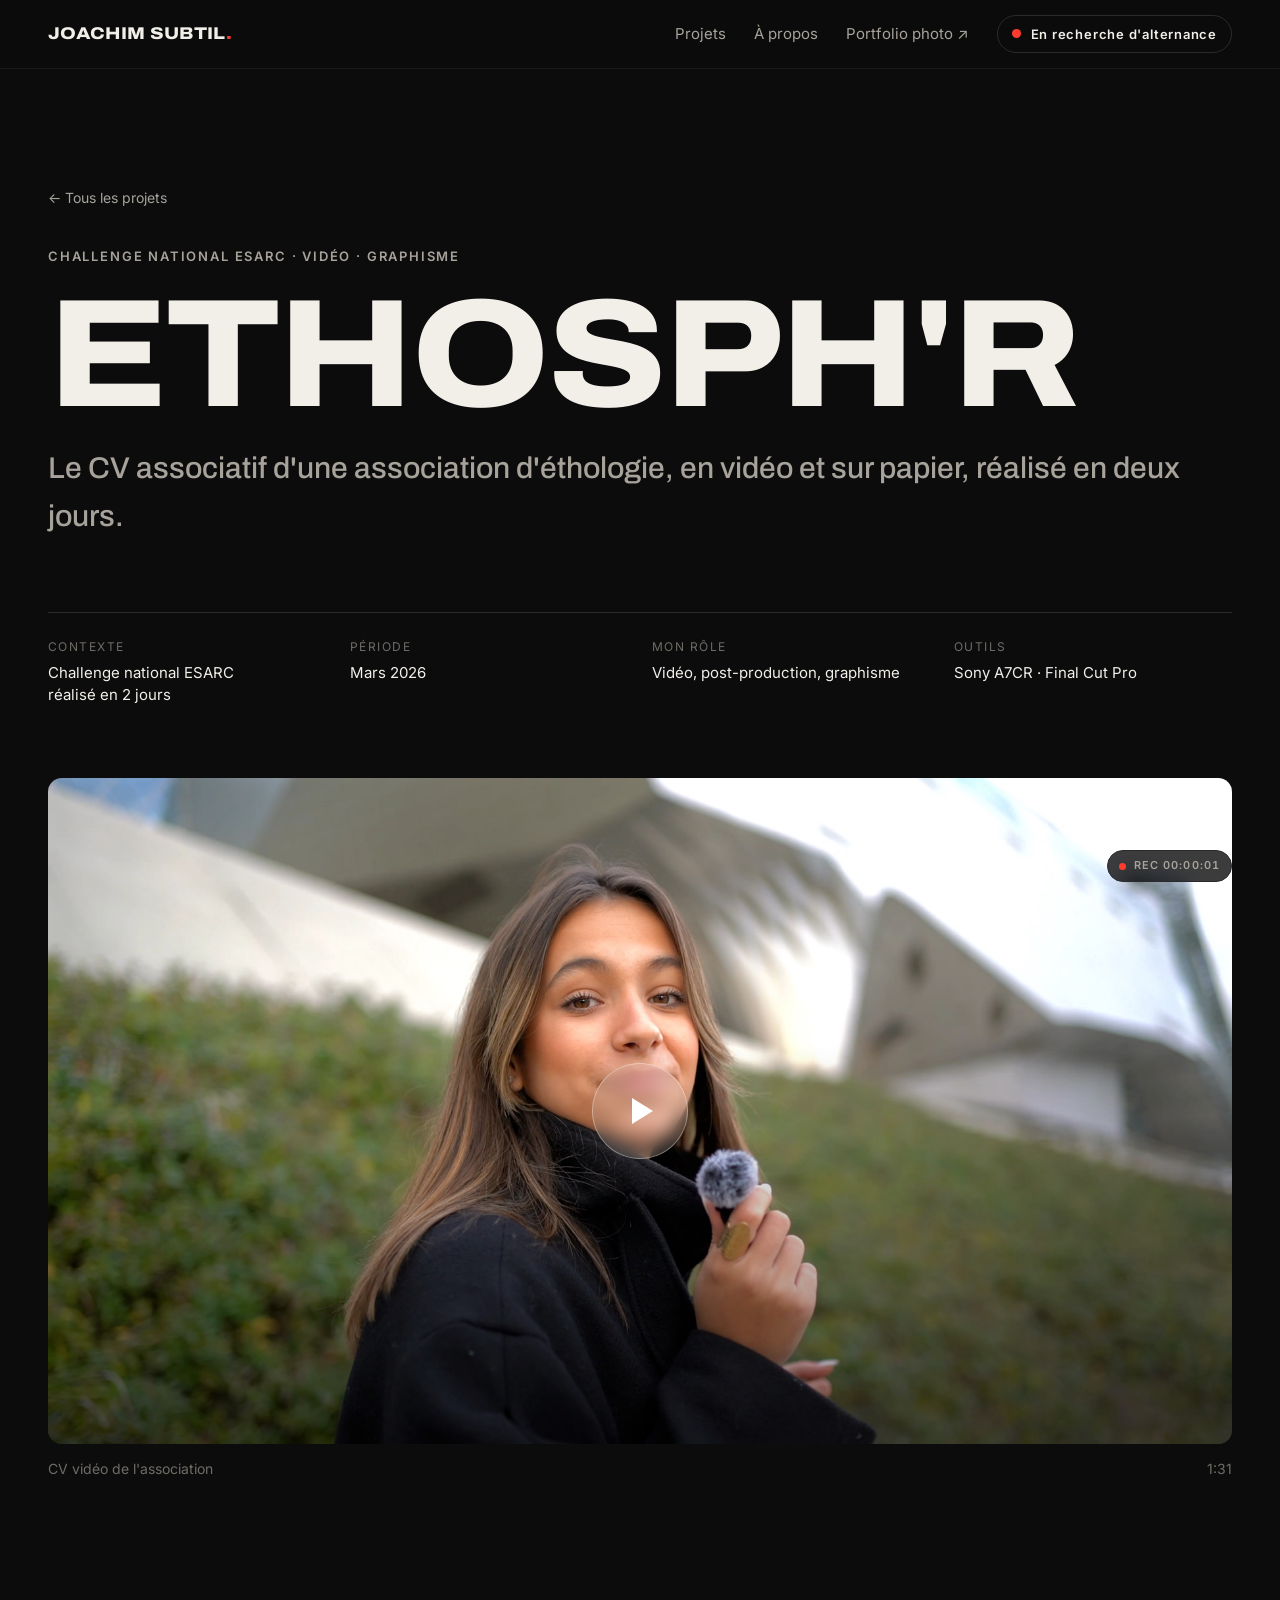
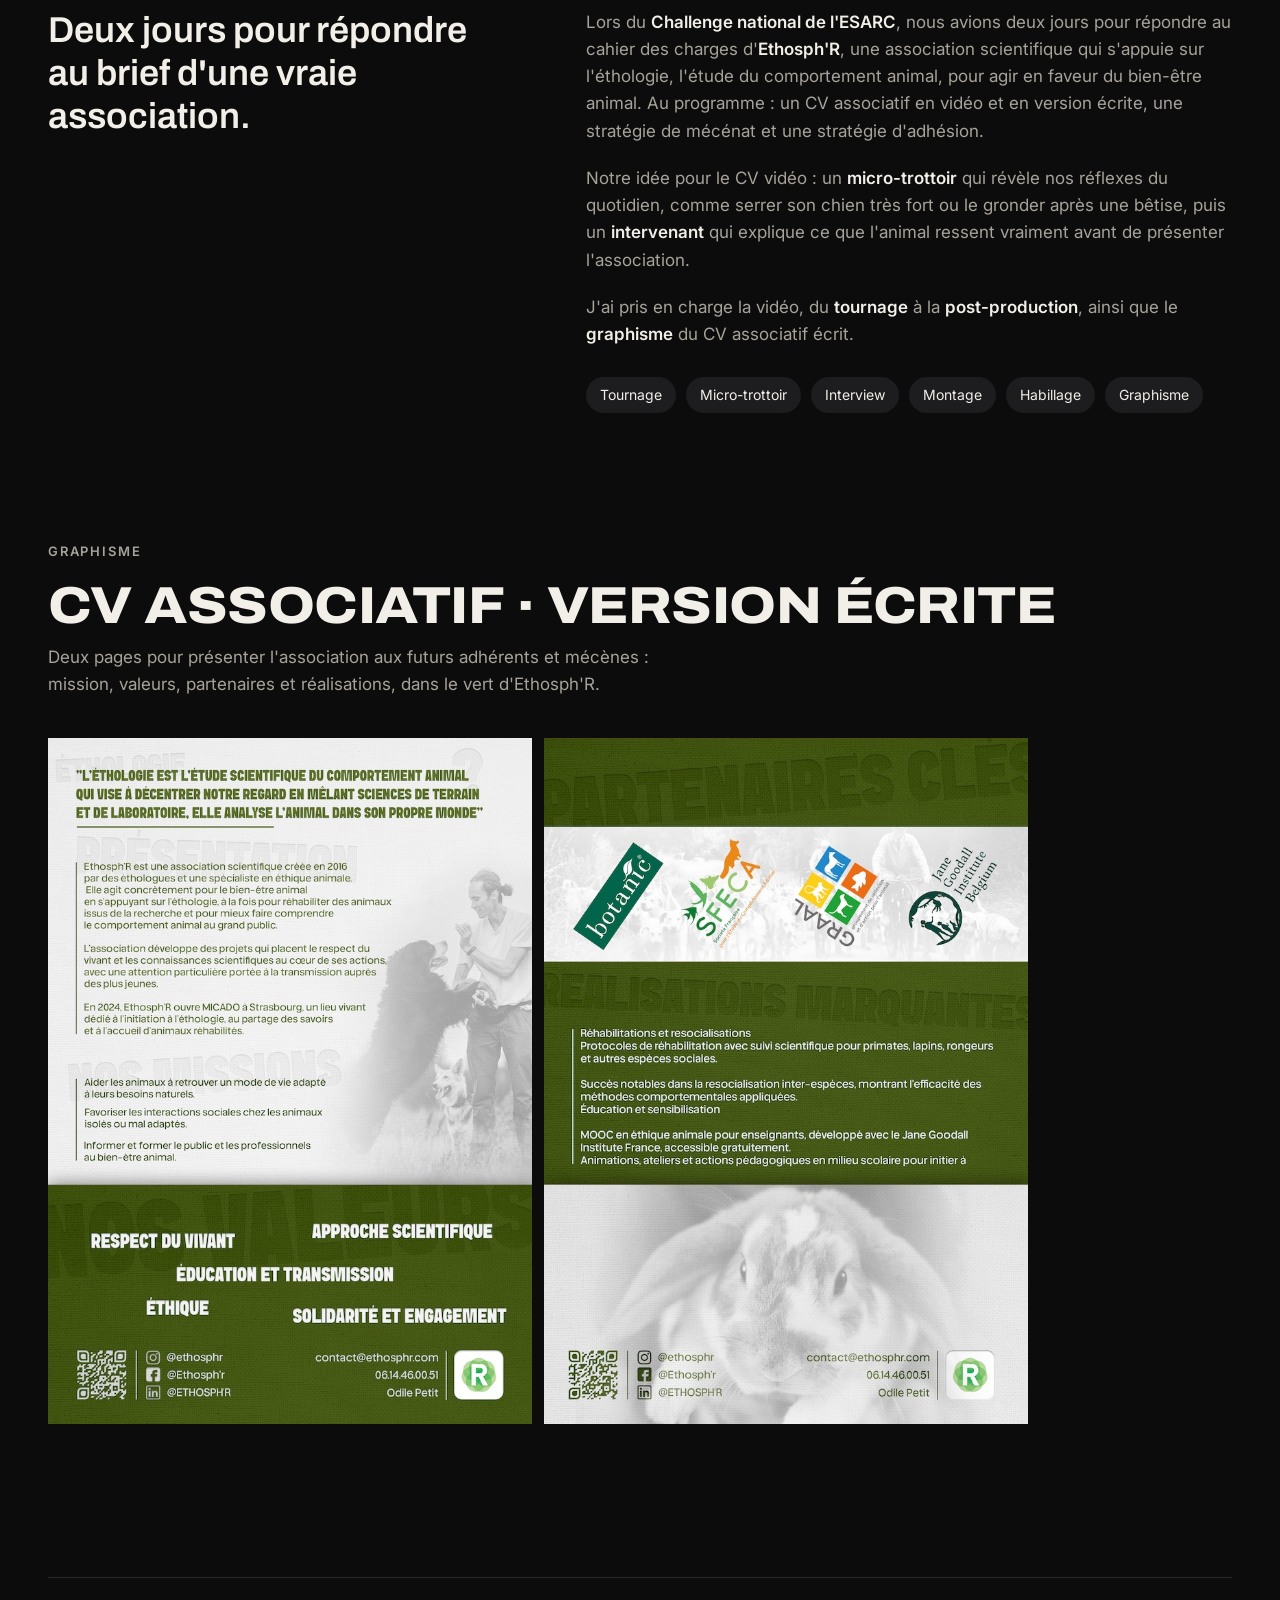
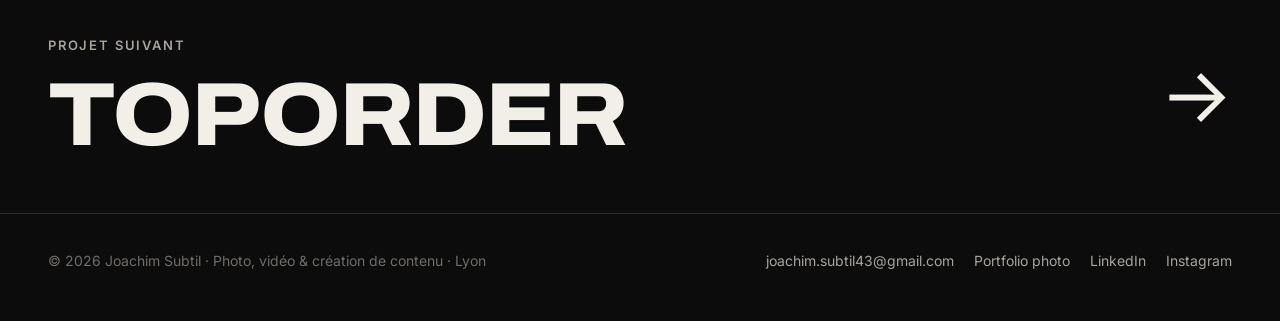
==== commit 7307add6: "correction12" ====
--- a/projets/ethosphr.html
+++ b/projets/ethosphr.html
@@ -8,7 +8,7 @@
   <link rel="preconnect" href="https://fonts.googleapis.com">
   <link rel="preconnect" href="https://fonts.gstatic.com" crossorigin>
   <link href="https://fonts.googleapis.com/css2?family=Archivo:wdth,wght@62..125,400..900&family=Inter:wght@400;500;600&display=swap" rel="stylesheet">
-  <link rel="stylesheet" href="../assets/style.css?v=27">
+  <link rel="stylesheet" href="../assets/style.css?v=37">
   <link rel="stylesheet" href="../assets/ethosphr.css?v=13">
 </head>
 <body class="theme-ethosphr">
@@ -19,6 +19,7 @@
     <nav class="nav">
       <a href="../index.html#projets">Projets</a>
       <a href="../index.html#a-propos">À propos</a>
+      <a class="nav-photo" href="https://joachimsubtil.github.io/photographie/" target="_blank" rel="noopener">Portfolio photo ↗</a>
       <a class="rec" href="../index.html#contact"><span class="rec-full">En recherche d'alternance</span><span class="rec-short">Alternance</span></a>
     </nav>
   </div>
@@ -102,7 +103,7 @@
 <footer class="site-footer" id="contact">
   <div class="wrap">
     <span>© 2026 Joachim Subtil · Photo, vidéo &amp; création de contenu · Lyon</span>
-    <span class="footer-links"><a href="mailto:joachim.subtil43@gmail.com">joachim.subtil43@gmail.com</a><a href="https://www.linkedin.com/in/joachim-subtil-207387318/" target="_blank" rel="noopener">LinkedIn</a><a href="https://www.instagram.com/51visuals" target="_blank" rel="noopener">Instagram</a></span>
+    <span class="footer-links"><a href="mailto:joachim.subtil43@gmail.com">joachim.subtil43@gmail.com</a><a href="https://joachimsubtil.github.io/photographie/" target="_blank" rel="noopener">Portfolio photo</a><a href="https://www.linkedin.com/in/joachim-subtil-207387318/" target="_blank" rel="noopener">LinkedIn</a><a href="https://www.instagram.com/51visuals" target="_blank" rel="noopener">Instagram</a></span>
   </div>
 </footer>
 
@@ -111,6 +112,6 @@
   <button class="lightbox-close" type="button" aria-label="Fermer">×</button>
 </dialog>
 
-<script src="../assets/main.js?v=21"></script>
+<script src="../assets/main.js?v=25"></script>
 </body>
 </html>
--- a/assets/style.css
+++ b/assets/style.css
@@ -436,7 +436,7 @@
 @media (max-width: 720px) { .graph-grid { grid-template-columns: 1fr; } }
 
 /* ---------- À propos (accueil) ---------- */
-.about { display: grid; grid-template-columns: .85fr 1.15fr; gap: clamp(28px, 5vw, 80px); align-items: start; }
+.about { display: grid; grid-template-columns: minmax(0, .85fr) minmax(0, 1.15fr); gap: clamp(28px, 5vw, 80px); align-items: start; }
 .about-photo { margin: 0; position: sticky; top: 100px; }
 .about-photo img { width: 100%; aspect-ratio: 4 / 5; object-fit: cover; border-radius: var(--radius); }
 .about-photo figcaption { margin-top: 12px; font-size: 13px; color: var(--text-3); }
@@ -467,7 +467,7 @@
 .contact-links .link-arrow.ghost { background: transparent; color: var(--text); border: 1px solid var(--line); }
 .contact-links .link-arrow.ghost:hover { border-color: var(--text-2); }
 .footer-links { display: flex; flex-wrap: wrap; gap: 20px; }
-.stats.two-by-two { grid-template-columns: repeat(2, 1fr); }
+.stats.two-by-two { grid-template-columns: repeat(2, minmax(0, 1fr)); }
 .stats.two-by-two .num { font-size: clamp(40px, 4.4vw, 64px); }
 @media (max-width: 380px) { .stats.two-by-two { grid-template-columns: 1fr; } }
 .timeline.five { grid-template-columns: repeat(5, 1fr); }
@@ -642,3 +642,88 @@
   .marquee-window { -webkit-mask-image: none; mask-image: none; }
 }
 @media print { .scrub, .timecode, .cursor { display: none; } }
+
+/* ---------- Lien vers le portfolio photo : tuile façon Apple ----------
+   Elle apparaît comme les photos du portfolio photo (fondu, flou qui se dissipe, légère remontée),
+   puis ses photos s'ouvrent en éventail (--p passe à 1) ; au survol elles s'écartent encore un peu. */
+.photo-promo {
+  --p: 0; --h: 0;
+  position: relative; isolation: isolate; overflow: hidden;
+  display: grid; grid-template-columns: minmax(0, 1fr) minmax(0, 1fr); align-items: center; gap: clamp(16px, 3vw, 40px);
+  min-height: 0; padding: clamp(24px, 3.4vw, 44px) clamp(24px, 4vw, 56px);
+  border-radius: 24px; text-decoration: none; color: #f5f5f7;
+  background:
+    radial-gradient(70% 90% at 78% 110%, rgba(255, 59, 47, .16), transparent 60%),
+    radial-gradient(60% 70% at 85% 10%, rgba(255, 255, 255, .06), transparent 70%),
+    linear-gradient(180deg, #161618, #0b0b0c);
+  box-shadow: inset 0 0 0 1px rgba(255, 255, 255, .07);
+}
+.photo-promo:hover { --h: 1; }
+.photo-promo.is-in { --p: 1; }
+.photo-promo { transition: opacity 1.1s ease, translate 1.4s cubic-bezier(.16, 1, .3, 1), filter 1.1s ease; }
+.photo-promo.is-wait { opacity: 0; translate: 0 56px; filter: blur(12px); }
+.photo-promo.is-wait .promo-fan img { opacity: 0; }
+.photo-promo.no-anim, .photo-promo.no-anim * { transition: none !important; }
+/* à l'arrivée seulement : les photos se déploient l'une après l'autre, du centre vers les bords */
+.photo-promo.is-entering .promo-fan img { transition-duration: 1.3s, 1s, .6s; transition-delay: calc(.35s + var(--a) * .1s); }
+.promo-copy { position: relative; z-index: 2; max-width: 440px; }
+.promo-eyebrow { margin: 0 0 8px; font-size: 13px; font-weight: 600; letter-spacing: -.005em; color: var(--rec); }
+.promo-title {
+  margin: 0; font-family: var(--font-display); font-weight: 700; font-stretch: 100%;
+  font-size: clamp(26px, 2.8vw, 38px); line-height: 1.05; letter-spacing: -.035em;
+  background: linear-gradient(180deg, #ffffff 30%, #9d9a95); -webkit-background-clip: text; background-clip: text; color: transparent;
+}
+.promo-sub { margin: 10px 0 0; max-width: 34ch; font-size: 15px; line-height: 1.45; color: #a1a1a6; }
+.promo-cta {
+  display: inline-flex; align-items: center; gap: 5px; margin-top: 18px;
+  padding: 8px 16px; border-radius: 999px; background: #f5f5f7; color: #0b0b0c;
+  font-size: 14px; font-weight: 500; letter-spacing: -.01em;
+  transition: background-color .3s, transform .5s cubic-bezier(.16, 1, .3, 1);
+}
+.promo-chev { display: inline-block; font-size: 17px; line-height: 1; translate: 0 -1px; transition: translate .5s cubic-bezier(.16, 1, .3, 1); }
+.photo-promo:hover .promo-cta { background: #fff; transform: scale(1.03); }
+.photo-promo:hover .promo-chev { translate: 4px -1px; }
+
+/* l'éventail de photos */
+.promo-fan { position: relative; height: clamp(170px, 17vw, 220px); }
+.promo-fan img {
+  --a: max(var(--i), calc(var(--i) * -1));                     /* distance au centre : 0, 1 ou 2 */
+  --s: calc(var(--p) + var(--h) * .22);                         /* ouverture : scroll + survol */
+  position: absolute; left: 50%; top: 50%; width: auto; height: 86%; aspect-ratio: 4 / 5; object-fit: cover;
+  border-radius: 12px; background: #222;
+  box-shadow: 0 18px 36px -14px rgba(0, 0, 0, .75), 0 0 0 1px rgba(255, 255, 255, .06);
+  z-index: calc(3 - var(--a));
+  transform:
+    translate(-50%, -50%)
+    translateX(calc(var(--i) * var(--s) * 58%))
+    translateY(calc(var(--a) * var(--s) * 7%))
+    rotate(calc(var(--i) * var(--s) * 6deg))
+    scale(calc(1 - var(--a) * .07));
+  filter: brightness(calc(1 - var(--a) * .16));
+  transition: transform .9s cubic-bezier(.16, 1, .3, 1), opacity .8s ease, filter .6s ease;
+}
+.photo-promo:hover .promo-fan img { filter: brightness(calc(1 - var(--a) * .08)); }
+
+@media (max-width: 760px) {
+  .photo-promo { grid-template-columns: 1fr; gap: 10px; padding: 22px 18px 12px; border-radius: 20px; text-align: center; }
+  .promo-sub { display: none; }
+  .promo-cta { margin-top: 14px; }
+  .promo-copy { max-width: none; }
+  .promo-sub { margin-left: auto; margin-right: auto; }
+  .promo-fan { height: 34vw; max-height: 150px; }
+}
+@media (prefers-reduced-motion: reduce) {
+  .photo-promo { --p: 1; }
+  .photo-promo.is-wait { opacity: 1; translate: none; filter: none; }
+  .photo-promo.is-wait .promo-fan img { opacity: 1; }
+  .promo-fan img, .promo-cta, .promo-chev { transition: none; }
+}
+
+/* menu : les liens restent sur une ligne ; le lien du portfolio photo disparaît quand la place manque (la tuile et le bas de page le gardent) */
+.nav a { white-space: nowrap; }
+@media (max-width: 920px) { .nav a.nav-photo { display: none; } }
+
+/* Portrait « À propos » : même apparition que les photos du portfolio photo */
+.about-photo.appear { opacity: 0; translate: 0 56px; filter: blur(12px); transition: opacity 1.1s ease, translate 1.4s cubic-bezier(.16, 1, .3, 1), filter 1.1s ease; }
+.about-photo.appear.is-in { opacity: 1; translate: 0 0; filter: none; }
+.about-photo.no-anim { transition: none !important; }
